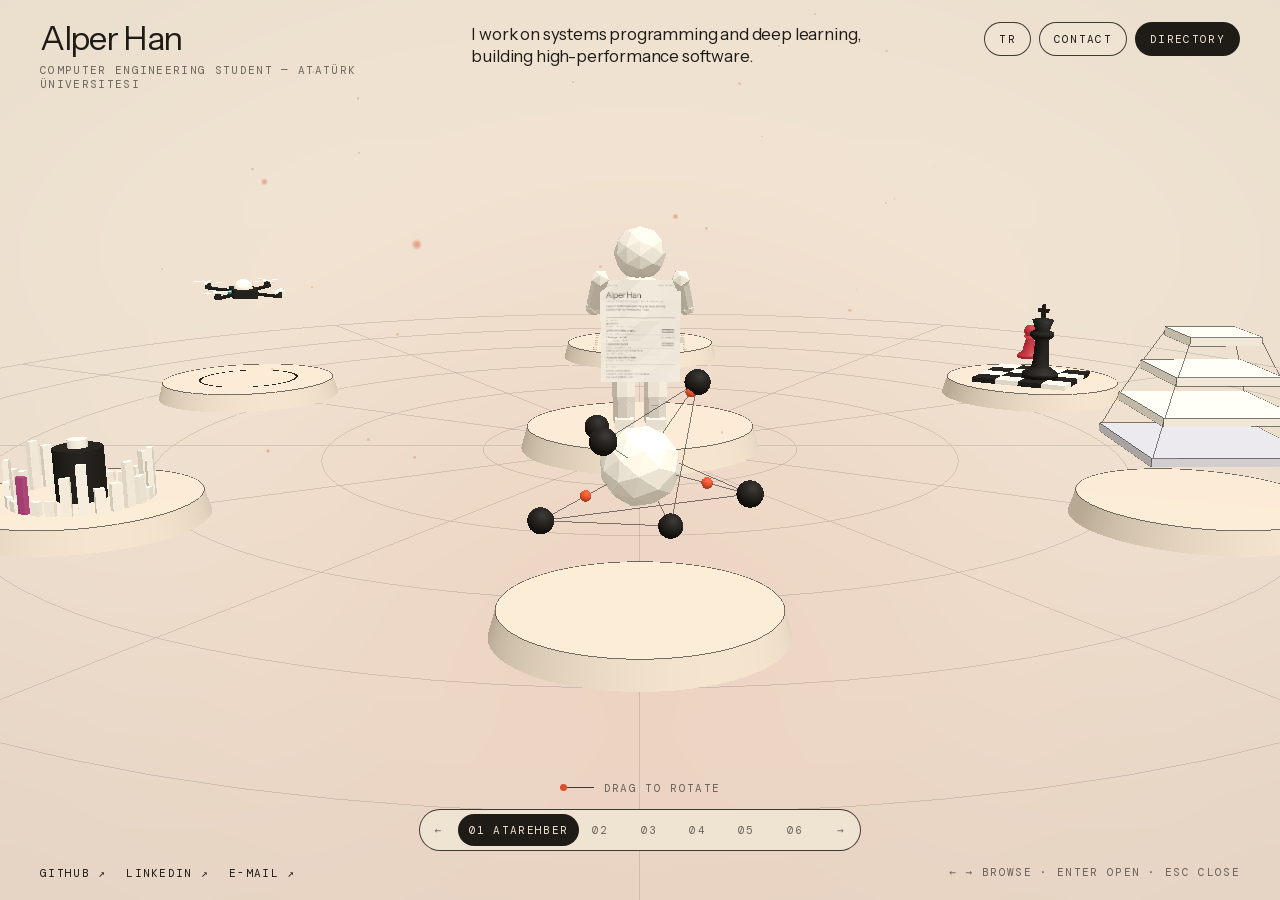
==== index.html @ dc9bae09 "Yayın a87f12d" ====
<!doctype html>
<html lang="tr">
  <head>
    <meta charset="UTF-8" />
    <meta http-equiv="Content-Security-Policy" content="default-src 'self'; script-src 'self'; style-src 'self' 'sha256-Fo7mXQ2aoVbg2xZQ/1V31jo4iFUqvGhM+zaeYAQC4xI='; img-src 'self' data:; font-src 'self'; connect-src 'self'; object-src 'none'; base-uri 'self'; form-action 'none'; upgrade-insecure-requests" />
    <meta name="viewport" content="width=device-width, initial-scale=1.0" />
    <title>Alper Han · Bilgisayar Mühendisliği Öğrencisi</title>
    <meta name="description" content="Alper Han — Sistem programlama ve derin öğrenme üzerine çalışıyorum; yüksek performanslı yazılımlar geliştiriyorum." />
    <meta name="theme-color" content="#ebe6da" />
    <link rel="icon" type="image/svg+xml" href="/favicon.svg" />
    <link rel="canonical" href="https://siralper.github.io/" />
    <link rel="alternate" hreflang="tr" href="https://siralper.github.io/" />
    <link rel="alternate" hreflang="en" href="https://siralper.github.io/?lang=en" />
    <meta property="og:type" content="website" />
    <meta property="og:site_name" content="SirAlper" />
    <meta property="og:title" content="Alper Han · Bilgisayar Mühendisliği Öğrencisi" />
    <meta property="og:description" content="Alper Han — Sistem programlama ve derin öğrenme üzerine çalışıyorum; yüksek performanslı yazılımlar geliştiriyorum." />
    <meta property="og:url" content="https://siralper.github.io/" />
    <meta property="og:image" content="https://siralper.github.io/og-image.jpg" />
    <meta property="og:image:width" content="1200" />
    <meta property="og:image:height" content="630" />
    <meta name="twitter:card" content="summary_large_image" />
    <link rel="preload" href="/fonts/instrumentsans-latin.woff2" as="font" type="font/woff2" crossorigin />
    <link rel="preload" href="/fonts/dmmono-400-latin.woff2" as="font" type="font/woff2" crossorigin />
    <!-- JS kapalıysa 3D arayüzü gizle, sayfayı kaydırılabilir yap; liste stilleri app.css içinde -->
    <noscript><style>#app{display:none!important}html body{height:auto;overflow:auto}</style></noscript>
    <script type="module" crossorigin src="/assets/main-CqhAQ6eN.js"></script>
    <link rel="stylesheet" crossorigin href="/assets/main-WttDMjit.css">
  </head>
  <body>
    <div id="app" class="app is-loading">
      <canvas class="stage" aria-hidden="true"></canvas>

      <header class="hud-header">
        <div class="identity">
          <h1 class="identity__name"><a href="/" data-name></a></h1>
          <p class="identity__role" data-role></p>
        </div>
        <p class="identity__about" data-about></p>
        <nav class="hud-actions">
          <button class="btn" type="button" data-lang-toggle></button>
          <!-- Fareyle ortadaki 3B kâğıda tıklanır; bu link klavye ve ekran okuyucu için, odaklanınca görünür -->
          <a class="btn btn--peek" data-quick-view></a>
          <button class="btn" type="button" data-contact-open></button>
          <button class="btn btn--solid" type="button" data-directory-open aria-haspopup="dialog"></button>
        </nav>
      </header>

      <div class="hud-bottom">
        <p class="drag-hint" data-drag-hint aria-hidden="true">
          <span class="drag-hint__track"><span class="drag-hint__dot"></span></span>
          <span data-drag-hint-label></span>
        </p>
        <nav class="rail" data-rail>
          <button class="rail__step" type="button" data-step="-1">←</button>
          <ol class="rail__list"></ol>
          <button class="rail__step" type="button" data-step="1">→</button>
        </nav>
        <footer class="hud-footer" data-footer></footer>
      </div>

      <aside class="panel" data-panel aria-labelledby="panel-title" hidden></aside>

      <dialog class="directory" data-directory aria-labelledby="directory-title"></dialog>

      <div class="tooltip" data-tooltip aria-hidden="true"></div>
      <p class="loader" data-loader role="status"></p>
      <div class="fallback" data-fallback hidden></div>
    </div>

    <noscript>
      
  <div class="qv">
    <header class="qv__header">
      <nav class="qv__nav" aria-label="Hızlı görünüm">
        <a href="/">← 3B deneyim</a>
        <a href="/en/cv" lang="en" hreflang="en">English</a>
      </nav>
      <h1 class="qv__name">Alper Han</h1>
      <p class="qv__role">Bilgisayar Mühendisliği Öğrencisi — Atatürk Üniversitesi</p>
      <p class="qv__about">Sistem programlama ve derin öğrenme üzerine çalışıyorum; yüksek performanslı yazılımlar geliştiriyorum.</p>
    </header>

    <section class="qv__section" aria-labelledby="qv-projects">
      <h2 class="qv__label" id="qv-projects"><span>01</span> Projeler</h2>
      <ol class="qv__list">
        <li class="qv__row">
          <strong class="qv__title">AtaRehber</strong>
          <span class="qv__meta"><span lang="en">Python · FastAPI · LangGraph · Ollama · React · TypeScript</span></span>
          <span class="qv__meta qv__status"></span>
          <p class="qv__summary"><span class="qv__tag">OpenLocalRagAgents · MIT</span> Yerel çoklu ajan RAG platformu, açık kaynak (MIT)</p>
          <p class="qv__links"><a href="https://github.com/SirAlper/AtaRehber" target="_blank" rel="noreferrer" lang="en">AtaRehber ↗</a><a href="https://github.com/SirAlper/OpenLocalRagAgents" target="_blank" rel="noreferrer" lang="en">OpenLocalRagAgents ↗</a></p>
        </li>
        <li class="qv__row">
          <strong class="qv__title">ONNX çıkarım motoru</strong>
          <span class="qv__meta"><span lang="en">C++20 · CMake · Protobuf · GoogleTest</span></span>
          <span class="qv__meta qv__status"><span class="status">Devam ediyor</span></span>
          <p class="qv__summary">C++ ile sıfırdan yazılan inference engine</p>
          <p class="qv__links"><a href="https://github.com/SirAlper/inference-engine" target="_blank" rel="noreferrer" lang="en">GitHub ↗</a></p>
        </li>
        <li class="qv__row">
          <strong class="qv__title">Satranç oyunu + yapay zekâ</strong>
          <span class="qv__meta"><span lang="en">C++ · OpenGL · GLFW · CMake · Python · PyTorch · ONNX</span></span>
          <span class="qv__meta qv__status"><span class="status">Devam ediyor</span></span>
          <p class="qv__summary">Satranç oyunu ve onu oynayan motor</p>
          <p class="qv__links"><span class="muted">Herkese açık bağlantı yok</span></p>
        </li>
        <li class="qv__row">
          <strong class="qv__title">Keşif ajanı</strong>
          <span class="qv__meta"><span lang="en">Unity · ML-Agents · C# · Python</span></span>
          <span class="qv__meta qv__status"><span class="status">Devam ediyor</span></span>
          <p class="qv__summary"><span class="qv__tag">TÜBİTAK 2209-A</span> Deprem enkazı simülasyonunda merak tabanlı keşif</p>
          <p class="qv__links"><span class="muted">Herkese açık bağlantı yok</span></p>
        </li>
        <li class="qv__row">
          <strong class="qv__title">İHA yer kontrol arayüzü</strong>
          <span class="qv__meta"><span lang="en">C# · WPF · MVVM · WebView2 · Leaflet.js · LibVLCSharp</span></span>
          <span class="qv__meta qv__status"></span>
          <p class="qv__summary"><span class="qv__tag">TEKNOFEST</span> TEKNOFEST takımında telemetri / görev kontrol UI</p>
          <p class="qv__links"><a href="https://github.com/SirAlper/EtukenControlStation" target="_blank" rel="noreferrer" lang="en">GitHub ↗</a></p>
        </li>
        <li class="qv__row">
          <strong class="qv__title">Ses ile arıza teşhisi</strong>
          <span class="qv__meta"><span lang="en">Python · PyTorch · librosa · Arduino</span></span>
          <span class="qv__meta qv__status"></span>
          <p class="qv__summary"><span class="qv__tag">Sonus · Hackathon</span> Hackathon projesi, 28 takım arasında 4.</p>
          <p class="qv__links"><a href="https://github.com/SirAlper/Sonus" target="_blank" rel="noreferrer" lang="en">GitHub ↗</a></p>
        </li></ol>
    </section>

    <section class="qv__section" aria-labelledby="qv-about">
      <h2 class="qv__label" id="qv-about"><span>02</span> Hakkında</h2>
      <dl class="qv__facts">
        <dt>İlgi alanları</dt><dd>Makine öğrenmesi · Oyun geliştirme · Sistem programlama (C++) · Grafik</dd>
        <dt>Diğer</dt><dd>Google Oyun ve Uygulama Akademisi mezunu<br />Riot Games Türkiye Kampüs Elçisi</dd>
      </dl>
    </section>

    <footer class="qv__footer">
      <span class="qv__label"><span>03</span> Bağlantılar</span>
      <p class="qv__links qv__links--big"><a href="https://github.com/SirAlper" target="_blank" rel="noreferrer" lang="en">GitHub ↗</a><a href="https://www.linkedin.com/in/alper-han-4a1a1bb9/" target="_blank" rel="noreferrer" lang="en">LinkedIn ↗</a><a href="mailto:hanalperhan@gmail.com" lang="en">E-mail ↗</a></p>
    </footer>
  </div>
    </noscript>
  </body>
</html>
---- assets/main-WttDMjit.css ----
@font-face{font-family:Instrument Sans;src:url(/fonts/instrumentsans-latin.woff2)format("woff2");font-weight:400 600;font-display:swap;unicode-range:U+??,U+131,U+152-153,U+2BB-2BC,U+2C6,U+2DA,U+2DC,U+304,U+308,U+329,U+2000-206F,U+20AC,U+2122,U+2191,U+2193,U+2212,U+2215,U+FEFF,U+FFFD}@font-face{font-family:Instrument Sans;src:url(/fonts/instrumentsans-latin-ext.woff2)format("woff2");font-weight:400 600;font-display:swap;unicode-range:U+100-2BA,U+2BD-2C5,U+2C7-2CC,U+2CE-2D7,U+2DD-2FF,U+304,U+308,U+329,U+1D00-1DBF,U+1E00-1E9F,U+1EF2-1EFF,U+2020,U+20A0-20AB,U+20AD-20C4,U+2113,U+2C60-2C7F,U+A720-A7FF}@font-face{font-family:DM Mono;src:url(/fonts/dmmono-400-latin.woff2)format("woff2");font-weight:400;font-display:swap;unicode-range:U+??,U+131,U+152-153,U+2BB-2BC,U+2C6,U+2DA,U+2DC,U+304,U+308,U+329,U+2000-206F,U+20AC,U+2122,U+2191,U+2193,U+2212,U+2215,U+FEFF,U+FFFD}@font-face{font-family:DM Mono;src:url(/fonts/dmmono-400-latin-ext.woff2)format("woff2");font-weight:400;font-display:swap;unicode-range:U+100-2BA,U+2BD-2C5,U+2C7-2CC,U+2CE-2D7,U+2DD-2FF,U+304,U+308,U+329,U+1D00-1DBF,U+1E00-1E9F,U+1EF2-1EFF,U+2020,U+20A0-20AB,U+20AD-20C4,U+2113,U+2C60-2C7F,U+A720-A7FF}@font-face{font-family:DM Mono;src:url(/fonts/dmmono-500-latin.woff2)format("woff2");font-weight:500;font-display:swap;unicode-range:U+??,U+131,U+152-153,U+2BB-2BC,U+2C6,U+2DA,U+2DC,U+304,U+308,U+329,U+2000-206F,U+20AC,U+2122,U+2191,U+2193,U+2212,U+2215,U+FEFF,U+FFFD}@font-face{font-family:DM Mono;src:url(/fonts/dmmono-500-latin-ext.woff2)format("woff2");font-weight:500;font-display:swap;unicode-range:U+100-2BA,U+2BD-2C5,U+2C7-2CC,U+2CE-2D7,U+2DD-2FF,U+304,U+308,U+329,U+1D00-1DBF,U+1E00-1E9F,U+1EF2-1EFF,U+2020,U+20A0-20AB,U+20AD-20C4,U+2113,U+2C60-2C7F,U+A720-A7FF}:root{--paper:#ebe6da;--paper-2:#e0d9ca;--paper-3:#d4ccba;--ink:#1f1c18;--ink-muted:#1f1c189e;--line:#1f1c1829;--line-strong:#1f1c18d9;--accent:#d9502a;--accent-ink:#a8381a;--font-display:"Instrument Sans", "Helvetica Neue", Arial, sans-serif;--font-mono:"DM Mono", ui-monospace, "SFMono-Regular", Menlo, monospace;--t-label:.6875rem;--t-label-track:.12em;--t-ui:.875rem;--ease:cubic-bezier(.65, 0, .35, 1);--gutter:clamp(16px, 3.2vw, 40px)}*,:before,:after{box-sizing:border-box}html{-webkit-text-size-adjust:100%}body{color:var(--ink);background:var(--paper);font-family:var(--font-display);-webkit-font-smoothing:antialiased;margin:0}a{color:inherit}[hidden]{display:none!important}::selection{color:var(--paper);background:var(--ink)}:focus-visible{outline:2px solid var(--accent-ink);outline-offset:3px}.mono,.label{font-family:var(--font-mono);font-size:var(--t-label);letter-spacing:var(--t-label-track);text-transform:uppercase}.muted{color:var(--ink-muted)}.todo{border:1px dashed var(--accent-ink);color:var(--accent-ink);font-family:var(--font-mono);letter-spacing:.06em;vertical-align:.1em;border-radius:3px;padding:0 .4em;font-size:.75em;line-height:1.5;display:inline-block}.visually-hidden{clip-path:inset(50%);white-space:nowrap;width:1px;height:1px;overflow:hidden;position:absolute!important}@media (prefers-reduced-motion:reduce){*,:before,:after{transition-duration:.01ms!important;animation-duration:.01ms!important;animation-iteration-count:1!important}}.qv{max-width:1120px;min-height:100vh;padding:28px var(--gutter) 48px;margin:0 auto}.qv a{transition:background-size .4s var(--ease);background:linear-gradient(currentColor,currentColor) 0 100%/0 1px no-repeat;text-decoration:none}:is(.qv a:hover,.qv a:focus-visible){background-size:100% 1px}.qv__nav{font-family:var(--font-mono);font-size:var(--t-label);letter-spacing:var(--t-label-track);text-transform:uppercase;justify-content:space-between;gap:16px;margin-bottom:56px;display:flex}.qv__header{border-bottom:1px solid var(--line-strong);padding-bottom:40px}.qv__name{letter-spacing:-.05em;margin:0;font-size:clamp(3rem,11vw,8.5rem);font-weight:400;line-height:.9}.qv__role{color:var(--ink-muted);font-family:var(--font-mono);font-size:var(--t-label);letter-spacing:var(--t-label-track);text-transform:uppercase;margin:20px 0 0}.qv__about{letter-spacing:-.02em;max-width:34rem;margin:16px 0 0;font-size:clamp(1.2rem,2vw,1.55rem);line-height:1.25}.qv__section,.qv__footer{border-top:1px solid var(--line-strong);grid-template-columns:minmax(0,1fr) minmax(0,3fr);column-gap:48px;margin-top:72px;padding-top:16px;display:grid}.qv__label{font-family:var(--font-mono);font-size:var(--t-label);letter-spacing:var(--t-label-track);text-transform:uppercase;gap:12px;margin:0 0 16px;font-weight:400;display:flex}.qv__label span{color:var(--ink-muted)}.qv__list{margin:0;padding:0;list-style:none}.qv__row{grid-template-columns:minmax(0,1fr) 10rem 8rem;align-items:baseline;gap:8px 24px;padding-bottom:24px;display:grid}.qv__row+.qv__row{border-top:1px solid var(--line);padding-top:20px}.qv__title{letter-spacing:-.025em;font-size:clamp(1.3rem,2.2vw,1.7rem);font-weight:400;line-height:1.15}.qv__meta{color:var(--ink-muted);font-family:var(--font-mono);font-size:var(--t-label);letter-spacing:var(--t-label-track);text-transform:uppercase}.qv__status{text-align:right}.status{color:var(--accent-ink);font-family:var(--font-mono);font-size:var(--t-label);letter-spacing:var(--t-label-track);text-transform:uppercase;white-space:nowrap;border:1px solid;border-radius:999px;padding:2px 8px;line-height:1.4;display:inline-block}.qv__summary,.qv__links{max-width:36rem;color:var(--ink-muted);font-size:var(--t-ui);grid-column:1/-1;margin:0;line-height:1.55}.qv__tag{color:var(--ink);font-family:var(--font-mono);font-size:var(--t-label);letter-spacing:var(--t-label-track);text-transform:uppercase}.qv__links{color:var(--ink);font-family:var(--font-mono);font-size:var(--t-label);letter-spacing:var(--t-label-track);text-transform:uppercase;flex-wrap:wrap;gap:20px;display:flex}.qv__links .muted{text-transform:none;letter-spacing:0}.qv__links--big{font-family:var(--font-display);letter-spacing:-.04em;text-transform:none;font-size:clamp(1.75rem,5vw,3.25rem)}.qv__facts{font-size:var(--t-ui);grid-template-columns:10rem minmax(0,1fr);gap:14px 24px;margin:0;line-height:1.55;display:grid}.qv__facts dt{color:var(--ink-muted);font-family:var(--font-mono);font-size:var(--t-label);letter-spacing:var(--t-label-track);text-transform:uppercase;line-height:2}.qv__facts dd{margin:0}@media (max-width:760px){.qv__nav{margin-bottom:40px}.qv__section,.qv__footer{grid-template-columns:minmax(0,1fr);margin-top:48px}.qv__row{grid-template-columns:minmax(0,1fr) max-content}.qv__title{grid-column:1/-1}.qv__facts{grid-template-columns:minmax(0,1fr);row-gap:4px}.qv__facts dd+dt{margin-top:12px}}html,body{height:100%;overflow:hidden}@property --paper{syntax:"<color>";inherits:true;initial-value:#ebe6da}@property --paper-2{syntax:"<color>";inherits:true;initial-value:#e0d9ca}@property --accent{syntax:"<color>";inherits:true;initial-value:#d9502a}@property --accent-ink{syntax:"<color>";inherits:true;initial-value:#a8381a}:root{transition:--paper 1.2s var(--ease), --paper-2 1.2s var(--ease), --accent 1.2s var(--ease), --accent-ink 1.2s var(--ease)}.app{position:fixed;top:0;bottom:0;left:0;right:0;overflow:hidden}.stage{touch-action:none;cursor:grab;width:100%;height:100%;display:block;position:absolute;top:0;bottom:0;left:0;right:0}.stage.is-dragging{cursor:grabbing}.stage.is-hovering{cursor:pointer}.btn{border:1px solid var(--line-strong);height:34px;color:var(--ink);background:var(--paper);font-family:var(--font-mono);font-size:var(--t-label);letter-spacing:var(--t-label-track);text-transform:uppercase;cursor:pointer;transition:background-color .2s var(--ease), color .2s var(--ease);border-radius:999px;align-items:center;gap:8px;padding:0 14px;text-decoration:none;display:inline-flex}.btn:hover{background:var(--paper-2)}.btn--solid{color:var(--paper);background:var(--ink)}.btn--solid:hover{background:#3a352e}.hud-header{z-index:4;padding:22px var(--gutter);pointer-events:none;grid-template-columns:minmax(0,1fr) minmax(0,1.2fr) auto;align-items:start;gap:24px;display:grid;position:absolute;top:0;bottom:auto;left:0;right:0}.hud-header>*{pointer-events:auto}.identity__name{letter-spacing:-.04em;margin:0;font-size:clamp(1.6rem,2.6vw,2.2rem);font-weight:400;line-height:1}.identity__name a{text-decoration:none}.identity__role{color:var(--ink-muted);font-family:var(--font-mono);font-size:var(--t-label);letter-spacing:var(--t-label-track);text-transform:uppercase;margin:8px 0 0}.identity__about{letter-spacing:-.01em;max-width:26rem;margin:2px 0 0;font-size:1.05rem;line-height:1.3}.hud-actions{gap:8px;display:flex}.btn--peek:not(:focus-visible){clip-path:inset(50%);white-space:nowrap;border:0;width:1px;height:1px;padding:0;position:absolute;overflow:hidden}.hud-bottom{z-index:2;padding:0 var(--gutter) 18px;pointer-events:none;transition:opacity .4s var(--ease);justify-items:center;gap:14px;display:grid;position:absolute;top:auto;bottom:0;left:0;right:0}.hud-bottom>*{pointer-events:auto}.app.is-focus .hud-bottom{opacity:0;visibility:hidden}.drag-hint{color:var(--ink-muted);font-family:var(--font-mono);font-size:var(--t-label);letter-spacing:var(--t-label-track);text-transform:uppercase;transition:opacity .6s var(--ease);align-items:center;gap:10px;margin:0;display:flex}.drag-hint.is-hidden{opacity:0}.drag-hint__track{background:var(--line-strong);width:34px;height:1px;position:relative}.drag-hint__dot{background:var(--accent);width:7px;height:7px;animation:drag-hint 2.4s var(--ease) infinite;border-radius:50%;position:absolute;top:-3px;left:0}@keyframes drag-hint{0%,to{transform:translate(0)}50%{transform:translate(27px)}}.rail{border:1px solid var(--line-strong);background:var(--paper);border-radius:999px;align-items:center;gap:4px;padding:4px;display:flex}.rail__list{gap:2px;margin:0;padding:0;list-style:none;display:flex}.rail__item,.rail__step{height:32px;color:var(--ink-muted);font-family:var(--font-mono);font-size:var(--t-label);letter-spacing:var(--t-label-track);cursor:pointer;transition:background-color .2s var(--ease), color .2s var(--ease);background:0 0;border:0;border-radius:999px;align-items:center;gap:8px;padding:0 11px;display:inline-flex}.rail__item:hover,.rail__step:hover{color:var(--ink);background:var(--paper-2)}.rail__item[aria-current=true]{color:var(--paper);background:var(--ink)}.rail__name{white-space:nowrap;text-transform:uppercase;max-width:0;transition:max-width .5s var(--ease);overflow:hidden}.rail__item[aria-current=true] .rail__name{max-width:34ch}.hud-footer{color:var(--ink-muted);font-family:var(--font-mono);font-size:var(--t-label);letter-spacing:var(--t-label-track);text-transform:uppercase;justify-content:space-between;justify-self:stretch;gap:20px;display:flex}.hud-footer a{color:var(--ink);text-decoration:none}.hud-footer a:hover{text-underline-offset:4px;text-decoration:underline}.panel{z-index:3;width:min(460px,42vw);padding:92px var(--gutter) 28px;border-left:1px solid var(--line-strong);background:var(--paper);transition:transform .6s var(--ease);flex-direction:column;display:flex;position:absolute;top:0;bottom:0;right:0;overflow-y:auto;transform:translate(100%)}.panel.is-open{transform:none}.panel__top{justify-content:space-between;align-items:center;gap:12px;margin-bottom:48px;display:flex}.panel__index{color:var(--ink-muted);font-family:var(--font-mono);font-size:var(--t-label);letter-spacing:var(--t-label-track)}.panel__tag{color:var(--accent-ink);font-family:var(--font-mono);font-size:var(--t-label);letter-spacing:var(--t-label-track);text-transform:uppercase;margin:0 0 10px}.panel__title{letter-spacing:-.04em;margin:0;font-size:clamp(2rem,3.4vw,2.9rem);font-weight:400;line-height:1}.panel__title:focus{outline:none}.panel__summary{letter-spacing:-.01em;margin:18px 0 0;font-size:1.15rem;line-height:1.35}.panel__facts{border-top:1px solid var(--line-strong);font-size:var(--t-ui);grid-template-columns:7rem minmax(0,1fr);gap:12px 16px;margin:36px 0 0;padding-top:16px;display:grid}.panel__facts dt{color:var(--ink-muted);font-family:var(--font-mono);font-size:var(--t-label);letter-spacing:var(--t-label-track);text-transform:uppercase;line-height:1.9}.panel__facts dd{margin:0;line-height:1.5}.panel__facts .qv__links{font-size:var(--t-label)}.panel__description{color:var(--ink-muted);font-size:var(--t-ui);margin:28px 0 0;line-height:1.6}.panel__para{margin:0}.panel__para+.panel__para{margin-top:.9em}.panel__tag .status{margin-left:4px;padding-block-start:0;padding-block-end:0}.contact{border-top:1px solid var(--line-strong);margin:36px 0 0;padding:0;list-style:none}.contact__row{border-bottom:1px solid var(--line);gap:4px;padding:18px 0;text-decoration:none;display:grid}.contact__label{color:var(--ink-muted);font-family:var(--font-mono);font-size:var(--t-label);letter-spacing:var(--t-label-track);text-transform:uppercase}.contact__url{letter-spacing:-.02em;overflow-wrap:anywhere;font-size:clamp(1.1rem,1.8vw,1.4rem)}:is(.contact__row:hover .contact__url,.contact__row:focus-visible .contact__url){color:var(--accent-ink);text-underline-offset:5px;text-decoration:underline;text-decoration-thickness:1px}.panel__nav{justify-content:space-between;gap:8px;margin-top:auto;padding-top:40px;display:flex}.directory{width:100%;max-width:none;height:100%;max-height:none;color:var(--ink);background:var(--paper);border:0;margin:0;padding:0}.directory::backdrop{background:0 0}.directory[open]{animation:directory-in .45s var(--ease)}@keyframes directory-in{0%{opacity:0;transform:translateY(12px)}}.directory__inner{max-width:1120px;padding:22px var(--gutter) 48px;margin:0 auto}.directory__top{justify-content:space-between;align-items:center;margin-bottom:48px;display:flex}.directory__title{font-family:var(--font-mono);font-size:var(--t-label);letter-spacing:var(--t-label-track);text-transform:uppercase;margin:0;font-weight:400}.directory .qv__section:first-of-type{margin-top:0}.directory .qv__list>li+li>.directory__open{border-top:1px solid var(--line);padding-top:20px}.directory__open{width:100%;color:inherit;font:inherit;letter-spacing:inherit;text-align:left;cursor:pointer;background:0 0;border:0;padding:0 0 24px}:is(.directory__open:hover .qv__title,.directory__open:focus-visible .qv__title){text-underline-offset:5px;text-decoration:underline;text-decoration-thickness:1px}.tooltip{z-index:4;color:var(--paper);background:var(--ink);font-family:var(--font-mono);font-size:var(--t-label);letter-spacing:var(--t-label-track);pointer-events:none;opacity:0;transition:opacity .15s var(--ease);border-radius:999px;padding:5px 9px;position:absolute;top:0;left:0}.tooltip.is-visible{opacity:1}.loader{color:var(--ink-muted);font-family:var(--font-mono);font-size:var(--t-label);letter-spacing:var(--t-label-track);text-transform:uppercase;transition:opacity .3s var(--ease);margin:0;position:absolute;top:50%;left:50%;transform:translate(-50%,-50%)}.app:not(.is-loading) .loader{opacity:0;pointer-events:none}.app.is-fallback{overflow-y:auto}.app.is-fallback .stage,.app.is-fallback .hud-header,.app.is-fallback .hud-bottom,.app.is-fallback .loader{display:none}.fallback__note{max-width:1120px;padding:12px var(--gutter);border-bottom:1px dashed var(--line-strong);color:var(--ink-muted);font-family:var(--font-mono);font-size:var(--t-label);margin:0 auto}@media (max-width:860px){.hud-header{background:linear-gradient(to bottom, var(--paper) calc(100% - 40px), transparent);grid-template-columns:minmax(0,1fr);gap:12px;padding-top:16px;padding-bottom:32px}.app.is-focus .hud-header{background:0 0}.identity{display:contents}.hud-actions{flex-wrap:wrap;grid-row:1}.identity__name{grid-row:2}.identity__role{grid-row:3;margin-top:-4px}.identity__about{grid-row:4;margin-top:-6px;font-size:.95rem}.app.is-focus .identity__role,.app.is-focus .identity__about{display:none}.hud-actions .btn{height:30px;padding:0 10px}.panel{border-top:1px solid var(--line-strong);border-left:0;border-radius:16px 16px 0 0;width:100%;height:58%;padding-top:22px;top:auto;left:0;transform:translateY(100%)}.panel__top{margin-bottom:24px}.panel__nav{padding-top:28px}.rail__step{display:none}.rail__item{padding:0 9px}.rail__item[aria-current=true] .rail__name{text-overflow:ellipsis;max-width:14ch}.hud-footer{justify-content:center}.hud-footer__hint{display:none}}
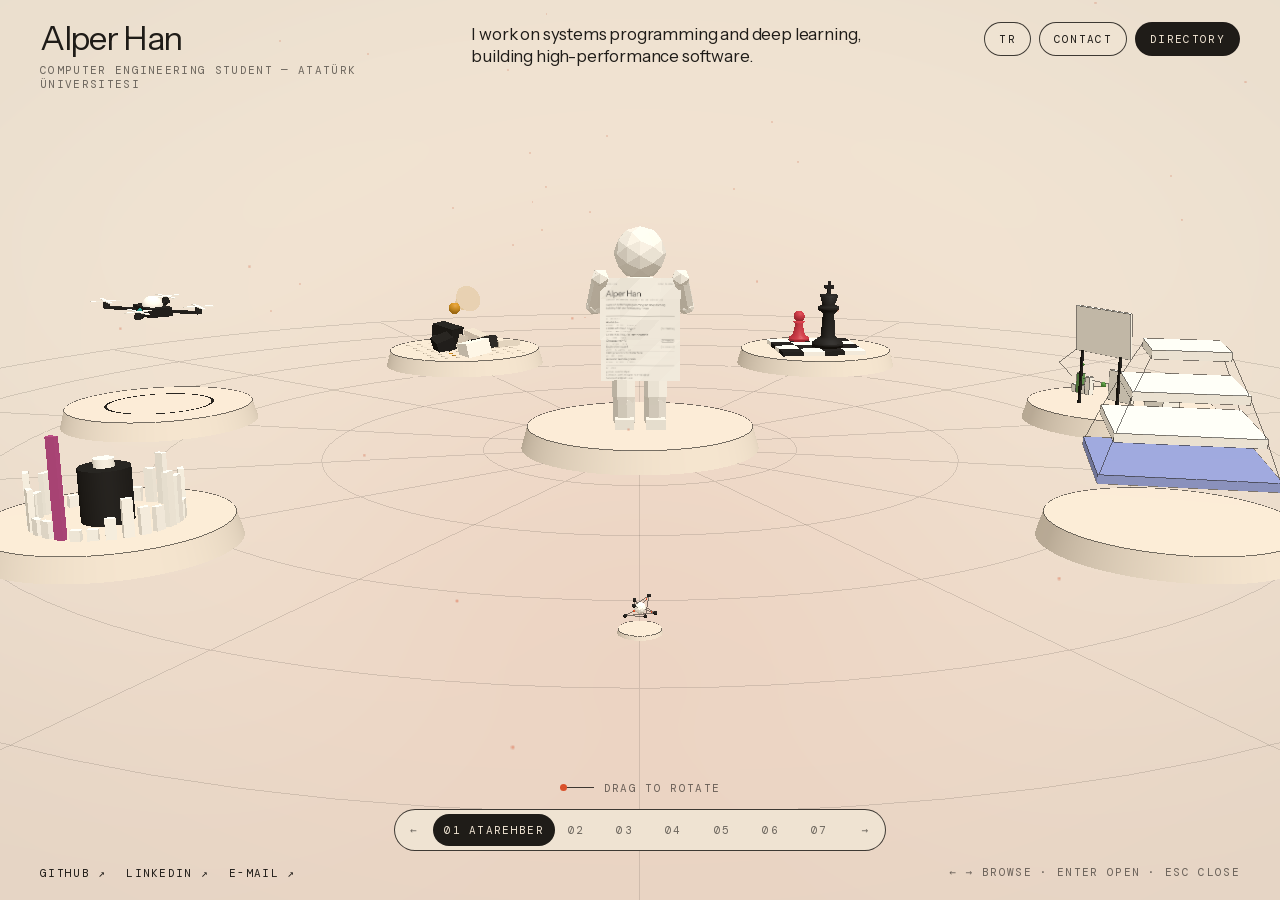
==== commit 3311d1bf: "Yayın 6d8bc40" ====
--- a/index.html
+++ b/index.html
@@ -24,8 +24,8 @@
     <link rel="preload" href="/fonts/dmmono-400-latin.woff2" as="font" type="font/woff2" crossorigin />
     <!-- JS kapalıysa 3D arayüzü gizle, sayfayı kaydırılabilir yap; liste stilleri app.css içinde -->
     <noscript><style>#app{display:none!important}html body{height:auto;overflow:auto}</style></noscript>
-    <script type="module" crossorigin src="/assets/main-CqhAQ6eN.js"></script>
-    <link rel="stylesheet" crossorigin href="/assets/main-WttDMjit.css">
+    <script type="module" crossorigin src="/assets/main-BM_4sODB.js"></script>
+    <link rel="stylesheet" crossorigin href="/assets/main-DakWDa1O.css">
   </head>
   <body>
     <div id="app" class="app is-loading">
@@ -99,6 +99,13 @@
           <p class="qv__links"><a href="https://github.com/SirAlper/inference-engine" target="_blank" rel="noreferrer" lang="en">GitHub ↗</a></p>
         </li>
         <li class="qv__row">
+          <strong class="qv__title">CERN ROOT: SOFIE katkıları</strong>
+          <span class="qv__meta"><span lang="en">C++ · ONNX · CMake · GoogleTest · Python · PyTorch</span></span>
+          <span class="qv__meta qv__status"></span>
+          <p class="qv__summary"><span class="qv__tag">CERN ROOT · TMVA / SOFIE</span> CERN ROOT&#39;un ONNX çıkarım motoru SOFIE&#39;ye yeni operatörler: ArgMax ve PRelu</p>
+          <p class="qv__links"><a href="https://github.com/root-project/root/pull/23830" target="_blank" rel="noreferrer" lang="en">ArgMax · #23830 ↗</a><a href="https://github.com/root-project/root/pull/23847" target="_blank" rel="noreferrer" lang="en">PRelu · #23847 ↗</a><a href="https://github.com/root-project/root" target="_blank" rel="noreferrer" lang="en">ROOT ↗</a></p>
+        </li>
+        <li class="qv__row">
           <strong class="qv__title">Satranç oyunu + yapay zekâ</strong>
           <span class="qv__meta"><span lang="en">C++ · OpenGL · GLFW · CMake · Python · PyTorch · ONNX</span></span>
           <span class="qv__meta qv__status"><span class="status">Devam ediyor</span></span>
--- a/assets/main-DakWDa1O.css
+++ b/assets/main-DakWDa1O.css
@@ -0,0 +1 @@
+@font-face{font-family:Instrument Sans;src:url(/fonts/instrumentsans-latin.woff2)format("woff2");font-weight:400 600;font-display:swap;unicode-range:U+??,U+131,U+152-153,U+2BB-2BC,U+2C6,U+2DA,U+2DC,U+304,U+308,U+329,U+2000-206F,U+20AC,U+2122,U+2191,U+2193,U+2212,U+2215,U+FEFF,U+FFFD}@font-face{font-family:Instrument Sans;src:url(/fonts/instrumentsans-latin-ext.woff2)format("woff2");font-weight:400 600;font-display:swap;unicode-range:U+100-2BA,U+2BD-2C5,U+2C7-2CC,U+2CE-2D7,U+2DD-2FF,U+304,U+308,U+329,U+1D00-1DBF,U+1E00-1E9F,U+1EF2-1EFF,U+2020,U+20A0-20AB,U+20AD-20C4,U+2113,U+2C60-2C7F,U+A720-A7FF}@font-face{font-family:DM Mono;src:url(/fonts/dmmono-400-latin.woff2)format("woff2");font-weight:400;font-display:swap;unicode-range:U+??,U+131,U+152-153,U+2BB-2BC,U+2C6,U+2DA,U+2DC,U+304,U+308,U+329,U+2000-206F,U+20AC,U+2122,U+2191,U+2193,U+2212,U+2215,U+FEFF,U+FFFD}@font-face{font-family:DM Mono;src:url(/fonts/dmmono-400-latin-ext.woff2)format("woff2");font-weight:400;font-display:swap;unicode-range:U+100-2BA,U+2BD-2C5,U+2C7-2CC,U+2CE-2D7,U+2DD-2FF,U+304,U+308,U+329,U+1D00-1DBF,U+1E00-1E9F,U+1EF2-1EFF,U+2020,U+20A0-20AB,U+20AD-20C4,U+2113,U+2C60-2C7F,U+A720-A7FF}@font-face{font-family:DM Mono;src:url(/fonts/dmmono-500-latin.woff2)format("woff2");font-weight:500;font-display:swap;unicode-range:U+??,U+131,U+152-153,U+2BB-2BC,U+2C6,U+2DA,U+2DC,U+304,U+308,U+329,U+2000-206F,U+20AC,U+2122,U+2191,U+2193,U+2212,U+2215,U+FEFF,U+FFFD}@font-face{font-family:DM Mono;src:url(/fonts/dmmono-500-latin-ext.woff2)format("woff2");font-weight:500;font-display:swap;unicode-range:U+100-2BA,U+2BD-2C5,U+2C7-2CC,U+2CE-2D7,U+2DD-2FF,U+304,U+308,U+329,U+1D00-1DBF,U+1E00-1E9F,U+1EF2-1EFF,U+2020,U+20A0-20AB,U+20AD-20C4,U+2113,U+2C60-2C7F,U+A720-A7FF}:root{--paper:#ebe6da;--paper-2:#e0d9ca;--paper-3:#d4ccba;--ink:#1f1c18;--ink-muted:#1f1c189e;--line:#1f1c1829;--line-strong:#1f1c18d9;--accent:#d9502a;--accent-ink:#a8381a;--font-display:"Instrument Sans", "Helvetica Neue", Arial, sans-serif;--font-mono:"DM Mono", ui-monospace, "SFMono-Regular", Menlo, monospace;--t-label:.6875rem;--t-label-track:.12em;--t-ui:.875rem;--ease:cubic-bezier(.65, 0, .35, 1);--gutter:clamp(16px, 3.2vw, 40px)}*,:before,:after{box-sizing:border-box}html{-webkit-text-size-adjust:100%}body{color:var(--ink);background:var(--paper);font-family:var(--font-display);-webkit-font-smoothing:antialiased;margin:0}a{color:inherit}[hidden]{display:none!important}::selection{color:var(--paper);background:var(--ink)}:focus-visible{outline:2px solid var(--accent-ink);outline-offset:3px}.mono,.label{font-family:var(--font-mono);font-size:var(--t-label);letter-spacing:var(--t-label-track);text-transform:uppercase}.muted{color:var(--ink-muted)}.todo{border:1px dashed var(--accent-ink);color:var(--accent-ink);font-family:var(--font-mono);letter-spacing:.06em;vertical-align:.1em;border-radius:3px;padding:0 .4em;font-size:.75em;line-height:1.5;display:inline-block}.visually-hidden{clip-path:inset(50%);white-space:nowrap;width:1px;height:1px;overflow:hidden;position:absolute!important}@media (prefers-reduced-motion:reduce){*,:before,:after{transition-duration:.01ms!important;animation-duration:.01ms!important;animation-iteration-count:1!important}}.qv{max-width:1120px;min-height:100vh;padding:28px var(--gutter) 48px;margin:0 auto}.qv a{transition:background-size .4s var(--ease);background:linear-gradient(currentColor,currentColor) 0 100%/0 1px no-repeat;text-decoration:none}:is(.qv a:hover,.qv a:focus-visible){background-size:100% 1px}.qv__nav{font-family:var(--font-mono);font-size:var(--t-label);letter-spacing:var(--t-label-track);text-transform:uppercase;justify-content:space-between;gap:16px;margin-bottom:56px;display:flex}.qv__header{border-bottom:1px solid var(--line-strong);padding-bottom:40px}.qv__name{letter-spacing:-.05em;margin:0;font-size:clamp(3rem,11vw,8.5rem);font-weight:400;line-height:.9}.qv__role{color:var(--ink-muted);font-family:var(--font-mono);font-size:var(--t-label);letter-spacing:var(--t-label-track);text-transform:uppercase;margin:20px 0 0}.qv__about{letter-spacing:-.02em;max-width:34rem;margin:16px 0 0;font-size:clamp(1.2rem,2vw,1.55rem);line-height:1.25}.qv__section,.qv__footer{border-top:1px solid var(--line-strong);grid-template-columns:minmax(0,1fr) minmax(0,3fr);column-gap:48px;margin-top:72px;padding-top:16px;display:grid}.qv__label{font-family:var(--font-mono);font-size:var(--t-label);letter-spacing:var(--t-label-track);text-transform:uppercase;gap:12px;margin:0 0 16px;font-weight:400;display:flex}.qv__label span{color:var(--ink-muted)}.qv__list{margin:0;padding:0;list-style:none}.qv__row{grid-template-columns:minmax(0,1fr) 10rem 8rem;align-items:baseline;gap:8px 24px;padding-bottom:24px;display:grid}.qv__row+.qv__row{border-top:1px solid var(--line);padding-top:20px}.qv__title{letter-spacing:-.025em;font-size:clamp(1.3rem,2.2vw,1.7rem);font-weight:400;line-height:1.15}.qv__meta{color:var(--ink-muted);font-family:var(--font-mono);font-size:var(--t-label);letter-spacing:var(--t-label-track);text-transform:uppercase}.qv__status{text-align:right}.status{color:var(--accent-ink);font-family:var(--font-mono);font-size:var(--t-label);letter-spacing:var(--t-label-track);text-transform:uppercase;white-space:nowrap;border:1px solid;border-radius:999px;padding:2px 8px;line-height:1.4;display:inline-block}.qv__summary,.qv__links{max-width:36rem;color:var(--ink-muted);font-size:var(--t-ui);grid-column:1/-1;margin:0;line-height:1.55}.qv__tag{color:var(--ink);font-family:var(--font-mono);font-size:var(--t-label);letter-spacing:var(--t-label-track);text-transform:uppercase}.qv__links{color:var(--ink);font-family:var(--font-mono);font-size:var(--t-label);letter-spacing:var(--t-label-track);text-transform:uppercase;flex-wrap:wrap;gap:20px;display:flex}.qv__links .muted{text-transform:none;letter-spacing:0}.qv__links--big{font-family:var(--font-display);letter-spacing:-.04em;text-transform:none;font-size:clamp(1.75rem,5vw,3.25rem)}.qv__facts{font-size:var(--t-ui);grid-template-columns:10rem minmax(0,1fr);gap:14px 24px;margin:0;line-height:1.55;display:grid}.qv__facts dt{color:var(--ink-muted);font-family:var(--font-mono);font-size:var(--t-label);letter-spacing:var(--t-label-track);text-transform:uppercase;line-height:2}.qv__facts dd{margin:0}@media (max-width:760px){.qv__nav{margin-bottom:40px}.qv__section,.qv__footer{grid-template-columns:minmax(0,1fr);margin-top:48px}.qv__row{grid-template-columns:minmax(0,1fr) max-content}.qv__title{grid-column:1/-1}.qv__facts{grid-template-columns:minmax(0,1fr);row-gap:4px}.qv__facts dd+dt{margin-top:12px}}html,body{height:100%;overflow:hidden}@property --paper{syntax:"<color>";inherits:true;initial-value:#ebe6da}@property --paper-2{syntax:"<color>";inherits:true;initial-value:#e0d9ca}@property --accent{syntax:"<color>";inherits:true;initial-value:#d9502a}@property --accent-ink{syntax:"<color>";inherits:true;initial-value:#a8381a}:root{transition:--paper 1.2s var(--ease), --paper-2 1.2s var(--ease), --accent 1.2s var(--ease), --accent-ink 1.2s var(--ease)}.app{position:fixed;top:0;bottom:0;left:0;right:0;overflow:hidden}.stage{touch-action:none;cursor:grab;width:100%;height:100%;display:block;position:absolute;top:0;bottom:0;left:0;right:0}.stage.is-dragging{cursor:grabbing}.stage.is-hovering{cursor:pointer}.btn{border:1px solid var(--line-strong);height:34px;color:var(--ink);background:var(--paper);font-family:var(--font-mono);font-size:var(--t-label);letter-spacing:var(--t-label-track);text-transform:uppercase;cursor:pointer;transition:background-color .2s var(--ease), color .2s var(--ease);border-radius:999px;align-items:center;gap:8px;padding:0 14px;text-decoration:none;display:inline-flex}.btn:hover{background:var(--paper-2)}.btn--solid{color:var(--paper);background:var(--ink)}.btn--solid:hover{background:#3a352e}.hud-header{z-index:4;padding:22px var(--gutter);pointer-events:none;grid-template-columns:minmax(0,1fr) minmax(0,1.2fr) auto;align-items:start;gap:24px;display:grid;position:absolute;top:0;bottom:auto;left:0;right:0}.hud-header>*{pointer-events:auto}.identity__name{letter-spacing:-.04em;margin:0;font-size:clamp(1.6rem,2.6vw,2.2rem);font-weight:400;line-height:1}.identity__name a{text-decoration:none}.identity__role{color:var(--ink-muted);font-family:var(--font-mono);font-size:var(--t-label);letter-spacing:var(--t-label-track);text-transform:uppercase;margin:8px 0 0}.identity__about{letter-spacing:-.01em;max-width:26rem;margin:2px 0 0;font-size:1.05rem;line-height:1.3}.hud-actions{gap:8px;display:flex}.btn--peek:not(:focus-visible){clip-path:inset(50%);white-space:nowrap;border:0;width:1px;height:1px;padding:0;position:absolute;overflow:hidden}.hud-bottom{z-index:2;padding:0 var(--gutter) 18px;pointer-events:none;transition:opacity .4s var(--ease);justify-items:center;gap:14px;display:grid;position:absolute;top:auto;bottom:0;left:0;right:0}.hud-bottom>*{pointer-events:auto}.app.is-focus .hud-bottom{opacity:0;visibility:hidden}.drag-hint{color:var(--ink-muted);font-family:var(--font-mono);font-size:var(--t-label);letter-spacing:var(--t-label-track);text-transform:uppercase;transition:opacity .6s var(--ease);align-items:center;gap:10px;margin:0;display:flex}.drag-hint.is-hidden{opacity:0}.drag-hint__track{background:var(--line-strong);width:34px;height:1px;position:relative}.drag-hint__dot{background:var(--accent);width:7px;height:7px;animation:drag-hint 2.4s var(--ease) infinite;border-radius:50%;position:absolute;top:-3px;left:0}@keyframes drag-hint{0%,to{transform:translate(0)}50%{transform:translate(27px)}}.rail{border:1px solid var(--line-strong);background:var(--paper);border-radius:999px;align-items:center;gap:4px;padding:4px;display:flex}.rail__list{gap:2px;margin:0;padding:0;list-style:none;display:flex}.rail__item,.rail__step{height:32px;color:var(--ink-muted);font-family:var(--font-mono);font-size:var(--t-label);letter-spacing:var(--t-label-track);cursor:pointer;transition:background-color .2s var(--ease), color .2s var(--ease);background:0 0;border:0;border-radius:999px;align-items:center;gap:8px;padding:0 11px;display:inline-flex}.rail__item:hover,.rail__step:hover{color:var(--ink);background:var(--paper-2)}.rail__item[aria-current=true]{color:var(--paper);background:var(--ink)}.rail__name{white-space:nowrap;text-transform:uppercase;max-width:0;transition:max-width .5s var(--ease);overflow:hidden}.rail__item[aria-current=true] .rail__name{max-width:34ch}.hud-footer{color:var(--ink-muted);font-family:var(--font-mono);font-size:var(--t-label);letter-spacing:var(--t-label-track);text-transform:uppercase;justify-content:space-between;justify-self:stretch;gap:20px;display:flex}.hud-footer a{color:var(--ink);text-decoration:none}.hud-footer a:hover{text-underline-offset:4px;text-decoration:underline}.panel{z-index:3;width:min(460px,42vw);padding:92px var(--gutter) 28px;border-left:1px solid var(--line-strong);background:var(--paper);transition:transform .6s var(--ease);flex-direction:column;display:flex;position:absolute;top:0;bottom:0;right:0;overflow-y:auto;transform:translate(100%)}.panel.is-open{transform:none}.panel__top{justify-content:space-between;align-items:center;gap:12px;margin-bottom:48px;display:flex}.panel__index{color:var(--ink-muted);font-family:var(--font-mono);font-size:var(--t-label);letter-spacing:var(--t-label-track)}.panel__tag{color:var(--accent-ink);font-family:var(--font-mono);font-size:var(--t-label);letter-spacing:var(--t-label-track);text-transform:uppercase;margin:0 0 10px}.panel__title{letter-spacing:-.04em;margin:0;font-size:clamp(2rem,3.4vw,2.9rem);font-weight:400;line-height:1}.panel__title:focus{outline:none}.panel__summary{letter-spacing:-.01em;margin:18px 0 0;font-size:1.15rem;line-height:1.35}.panel__facts{border-top:1px solid var(--line-strong);font-size:var(--t-ui);grid-template-columns:7rem minmax(0,1fr);gap:12px 16px;margin:36px 0 0;padding-top:16px;display:grid}.panel__facts dt{color:var(--ink-muted);font-family:var(--font-mono);font-size:var(--t-label);letter-spacing:var(--t-label-track);text-transform:uppercase;line-height:1.9}.panel__facts dd{margin:0;line-height:1.5}.panel__facts .qv__links{font-size:var(--t-label)}.panel__description{color:var(--ink-muted);font-size:var(--t-ui);margin:28px 0 0;line-height:1.6}.panel__para{margin:0}.panel__para+.panel__para{margin-top:.9em}.panel__tag .status{margin-left:4px;padding-block-start:0;padding-block-end:0}.contact{border-top:1px solid var(--line-strong);margin:36px 0 0;padding:0;list-style:none}.contact__row{border-bottom:1px solid var(--line);gap:4px;padding:18px 0;text-decoration:none;display:grid}.contact__label{color:var(--ink-muted);font-family:var(--font-mono);font-size:var(--t-label);letter-spacing:var(--t-label-track);text-transform:uppercase}.contact__url{letter-spacing:-.02em;overflow-wrap:anywhere;font-size:clamp(1.1rem,1.8vw,1.4rem)}:is(.contact__row:hover .contact__url,.contact__row:focus-visible .contact__url){color:var(--accent-ink);text-underline-offset:5px;text-decoration:underline;text-decoration-thickness:1px}.panel__nav{justify-content:space-between;gap:8px;margin-top:auto;padding-top:40px;display:flex}.directory{width:100%;max-width:none;height:100%;max-height:none;color:var(--ink);background:var(--paper);border:0;margin:0;padding:0}.directory::backdrop{background:0 0}.directory[open]{animation:directory-in .45s var(--ease)}@keyframes directory-in{0%{opacity:0;transform:translateY(12px)}}.directory__inner{max-width:1120px;padding:22px var(--gutter) 48px;margin:0 auto}.directory__top{justify-content:space-between;align-items:center;margin-bottom:48px;display:flex}.directory__title{font-family:var(--font-mono);font-size:var(--t-label);letter-spacing:var(--t-label-track);text-transform:uppercase;margin:0;font-weight:400}.directory .qv__section:first-of-type{margin-top:0}.directory .qv__list>li+li>.directory__open{border-top:1px solid var(--line);padding-top:20px}.directory__open{width:100%;color:inherit;font:inherit;letter-spacing:inherit;text-align:left;cursor:pointer;background:0 0;border:0;padding:0 0 24px}:is(.directory__open:hover .qv__title,.directory__open:focus-visible .qv__title){text-underline-offset:5px;text-decoration:underline;text-decoration-thickness:1px}.tooltip{z-index:4;color:var(--paper);background:var(--ink);font-family:var(--font-mono);font-size:var(--t-label);letter-spacing:var(--t-label-track);pointer-events:none;opacity:0;transition:opacity .15s var(--ease);border-radius:999px;padding:5px 9px;position:absolute;top:0;left:0}.tooltip.is-visible{opacity:1}.loader{color:var(--ink-muted);font-family:var(--font-mono);font-size:var(--t-label);letter-spacing:var(--t-label-track);text-transform:uppercase;transition:opacity .3s var(--ease);margin:0;position:absolute;top:50%;left:50%;transform:translate(-50%,-50%)}.app:not(.is-loading) .loader{opacity:0;pointer-events:none}.app.is-fallback{overflow-y:auto}.app.is-fallback .stage,.app.is-fallback .hud-header,.app.is-fallback .hud-bottom,.app.is-fallback .loader{display:none}.fallback__note{max-width:1120px;padding:12px var(--gutter);border-bottom:1px dashed var(--line-strong);color:var(--ink-muted);font-family:var(--font-mono);font-size:var(--t-label);margin:0 auto}@media (max-width:860px){.hud-header{background:linear-gradient(to bottom, var(--paper) calc(100% - 40px), transparent);grid-template-columns:minmax(0,1fr);gap:12px;padding-top:16px;padding-bottom:32px}.app.is-focus .hud-header{background:0 0}.identity{display:contents}.hud-actions{flex-wrap:wrap;grid-row:1}.identity__name{grid-row:2}.identity__role{grid-row:3;margin-top:-4px}.identity__about{grid-row:4;margin-top:-6px;font-size:.95rem}.app.is-focus .identity__role,.app.is-focus .identity__about{display:none}.hud-actions .btn{height:30px;padding:0 10px}.panel{border-top:1px solid var(--line-strong);border-left:0;border-radius:16px 16px 0 0;width:100%;height:58%;padding-top:22px;top:auto;left:0;transform:translateY(100%)}.panel__top{margin-bottom:24px}.panel__nav{padding-top:28px}.rail__step{display:none}.rail__item{gap:6px;padding:0 7px}.rail__item[aria-current=true] .rail__name{text-overflow:ellipsis;max-width:11ch}.hud-footer{justify-content:center}.hud-footer__hint{display:none}}@media (max-width:380px){.rail__item{padding:0 6px}.rail__item[aria-current=true] .rail__name{max-width:9ch}}
